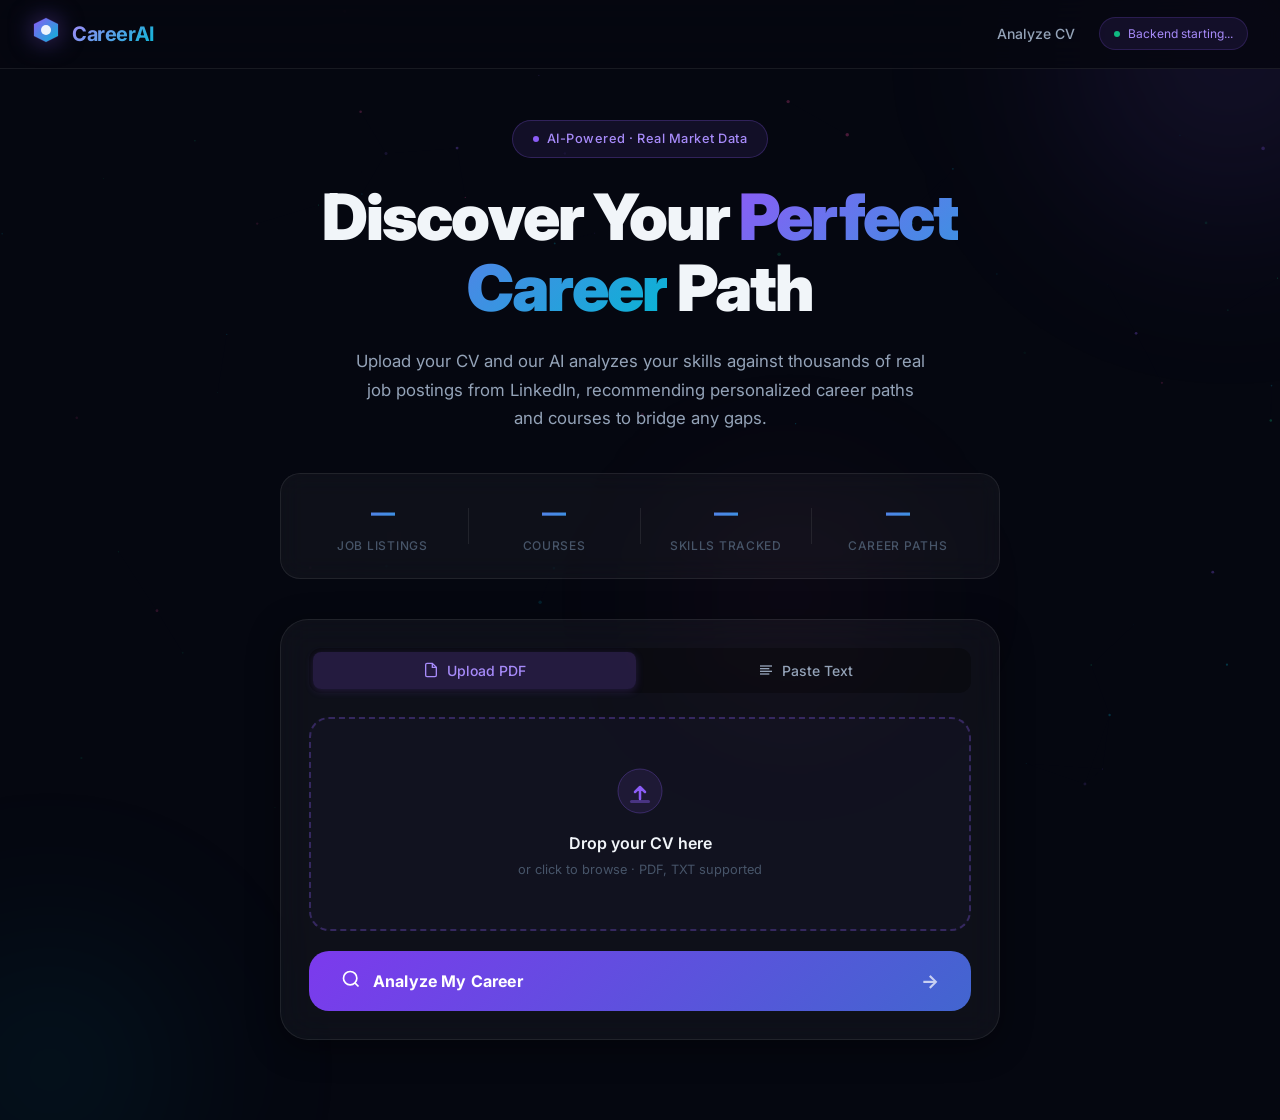
==== frontend/index.html @ fcdf8623 "Add files via upload" ====
<!DOCTYPE html>
<html lang="en">
<head>
  <meta charset="UTF-8" />
  <meta name="viewport" content="width=device-width, initial-scale=1.0" />
  <title>AI Career Advisor — Your Intelligent Career Guide</title>
  <meta name="description" content="Upload your CV and get AI-powered career recommendations, job matches, and personalized course suggestions based on real LinkedIn job market data." />
  <link rel="preconnect" href="https://fonts.googleapis.com" />
  <link rel="preconnect" href="https://fonts.gstatic.com" crossorigin />
  <link href="https://fonts.googleapis.com/css2?family=Inter:wght@300;400;500;600;700;800;900&family=JetBrains+Mono:wght@400;500&display=swap" rel="stylesheet" />
  <link rel="stylesheet" href="style.css" />
</head>
<body>

  <!-- ─── PARTICLE BACKGROUND ────────────────────────────────── -->
  <canvas id="particles-canvas"></canvas>

  <!-- ─── HEADER ───────────────────────────────────────────────── -->
  <header class="header" id="header">
    <div class="header-inner">
      <div class="logo">
        <div class="logo-icon">
          <svg width="28" height="28" viewBox="0 0 28 28" fill="none">
            <path d="M14 2L26 8v12L14 26 2 20V8L14 2z" fill="url(#logo-grad)" stroke="rgba(139,92,246,0.4)" stroke-width="0.5"/>
            <circle cx="14" cy="14" r="5" fill="rgba(255,255,255,0.9)"/>
            <defs>
              <linearGradient id="logo-grad" x1="2" y1="2" x2="26" y2="26" gradientUnits="userSpaceOnUse">
                <stop offset="0%" stop-color="#8b5cf6"/>
                <stop offset="100%" stop-color="#06b6d4"/>
              </linearGradient>
            </defs>
          </svg>
        </div>
        <span class="logo-text">CareerAI</span>
      </div>
      <nav class="nav">
        <a href="#upload" class="nav-link" id="nav-upload">Analyze CV</a>
        <a href="#results" class="nav-link hidden" id="nav-results">Results</a>
        <div class="nav-badge">
          <span class="badge-dot"></span>
          <span id="nav-stats-text">Loading data...</span>
        </div>
      </nav>
    </div>
  </header>

  <!-- ─── HERO / UPLOAD SECTION ────────────────────────────────── -->
  <section class="hero" id="upload">
    <div class="hero-content">
      <div class="hero-eyebrow">
        <span class="eyebrow-badge">
          <span class="eyebrow-dot"></span>
          AI-Powered · Real Market Data
        </span>
      </div>
      <h1 class="hero-title">
        Discover Your
        <span class="gradient-text">Perfect Career</span>
        Path
      </h1>
      <p class="hero-subtitle">
        Upload your CV and our AI analyzes your skills against thousands of real job postings
        from LinkedIn, recommending personalized career paths and courses to bridge any gaps.
      </p>

      <!-- Stats Bar -->
      <div class="stats-bar" id="stats-bar">
        <div class="stat-item">
          <span class="stat-value" id="stat-jobs">—</span>
          <span class="stat-label">Job Listings</span>
        </div>
        <div class="stat-divider"></div>
        <div class="stat-item">
          <span class="stat-value" id="stat-courses">—</span>
          <span class="stat-label">Courses</span>
        </div>
        <div class="stat-divider"></div>
        <div class="stat-item">
          <span class="stat-value" id="stat-skills">—</span>
          <span class="stat-label">Skills Tracked</span>
        </div>
        <div class="stat-divider"></div>
        <div class="stat-item">
          <span class="stat-value" id="stat-cats">—</span>
          <span class="stat-label">Career Paths</span>
        </div>
      </div>

      <!-- Upload Card -->
      <div class="upload-card" id="upload-card">
        <div class="upload-tabs">
          <button class="tab-btn active" id="tab-file" onclick="switchTab('file')">
            <svg width="16" height="16" viewBox="0 0 24 24" fill="none" stroke="currentColor" stroke-width="2"><path d="M14 2H6a2 2 0 00-2 2v16a2 2 0 002 2h12a2 2 0 002-2V8z"/><polyline points="14,2 14,8 20,8"/></svg>
            Upload PDF
          </button>
          <button class="tab-btn" id="tab-text" onclick="switchTab('text')">
            <svg width="16" height="16" viewBox="0 0 24 24" fill="none" stroke="currentColor" stroke-width="2"><line x1="17" y1="10" x2="3" y2="10"/><line x1="21" y1="6" x2="3" y2="6"/><line x1="21" y1="14" x2="3" y2="14"/><line x1="17" y1="18" x2="3" y2="18"/></svg>
            Paste Text
          </button>
        </div>

        <!-- File Upload Tab -->
        <div class="tab-panel" id="panel-file">
          <div class="dropzone" id="dropzone"
               ondragover="handleDragOver(event)"
               ondragleave="handleDragLeave(event)"
               ondrop="handleDrop(event)"
               onclick="document.getElementById('file-input').click()">
            <div class="dropzone-inner">
              <div class="dropzone-icon" id="dropzone-icon">
                <svg width="48" height="48" viewBox="0 0 48 48" fill="none">
                  <circle cx="24" cy="24" r="22" fill="rgba(139,92,246,0.1)" stroke="rgba(139,92,246,0.3)" stroke-width="1"/>
                  <path d="M24 32V20M24 20l-5 5M24 20l5 5" stroke="#8b5cf6" stroke-width="2.5" stroke-linecap="round" stroke-linejoin="round"/>
                  <rect x="14" y="33" width="20" height="3" rx="1.5" fill="rgba(139,92,246,0.4)"/>
                </svg>
              </div>
              <div class="dropzone-text" id="dropzone-text">
                <p class="dropzone-main">Drop your CV here</p>
                <p class="dropzone-sub">or click to browse · PDF, TXT supported</p>
              </div>
            </div>
          </div>
          <input type="file" id="file-input" accept=".pdf,.txt,.doc" hidden onchange="handleFileSelect(event)" />
        </div>

        <!-- Text Input Tab -->
        <div class="tab-panel hidden" id="panel-text">
          <div class="textarea-wrapper">
            <textarea
              id="cv-text-input"
              placeholder="Paste your CV text here...&#10;&#10;Example: Skills: Python, Machine Learning, SQL...&#10;Experience: 3 years as Data Analyst at...&#10;Education: B.Sc Computer Science..."
              rows="10"
            ></textarea>
            <div class="textarea-footer">
              <span id="char-count" class="char-count">0 characters</span>
              <button class="btn-load-sample" onclick="loadSampleCV()">Load Sample CV</button>
            </div>
          </div>
        </div>

        <!-- Analyze Button -->
        <button class="btn-analyze" id="btn-analyze" onclick="analyzeCV()">
          <span class="btn-icon">
            <svg width="20" height="20" viewBox="0 0 24 24" fill="none" stroke="currentColor" stroke-width="2">
              <circle cx="11" cy="11" r="8"/><line x1="21" y1="21" x2="16.65" y2="16.65"/>
            </svg>
          </span>
          <span class="btn-text">Analyze My Career</span>
          <span class="btn-arrow">→</span>
        </button>
      </div>
    </div>

    <!-- Hero decoration -->
    <div class="hero-decoration">
      <div class="orb orb-1"></div>
      <div class="orb orb-2"></div>
      <div class="orb orb-3"></div>
    </div>
  </section>

  <!-- ─── LOADING STATE ────────────────────────────────────────── -->
  <section class="loading-section hidden" id="loading-section">
    <div class="loading-content">
      <div class="loading-orb">
        <div class="loading-ring ring-1"></div>
        <div class="loading-ring ring-2"></div>
        <div class="loading-ring ring-3"></div>
        <div class="loading-center">
          <svg width="32" height="32" viewBox="0 0 24 24" fill="none" stroke="#8b5cf6" stroke-width="1.5">
            <path d="M12 2L2 7l10 5 10-5-10-5zM2 17l10 5 10-5M2 12l10 5 10-5"/>
          </svg>
        </div>
      </div>
      <div class="loading-steps">
        <div class="loading-step active" id="step-1">
          <span class="step-icon">📄</span>
          <span class="step-text">Extracting CV text...</span>
        </div>
        <div class="loading-step" id="step-2">
          <span class="step-icon">🧠</span>
          <span class="step-text">Analyzing skills with NLP...</span>
        </div>
        <div class="loading-step" id="step-3">
          <span class="step-icon">💼</span>
          <span class="step-text">Matching job opportunities...</span>
        </div>
        <div class="loading-step" id="step-4">
          <span class="step-icon">📚</span>
          <span class="step-text">Finding recommended courses...</span>
        </div>
      </div>
    </div>
  </section>

  <!-- ─── RESULTS SECTION ─────────────────────────────────────── -->
  <section class="results-section hidden" id="results">

    <!-- Results Header -->
    <div class="results-header">
      <div class="results-header-inner">
        <button class="btn-back" onclick="resetToUpload()">
          <svg width="16" height="16" viewBox="0 0 24 24" fill="none" stroke="currentColor" stroke-width="2">
            <line x1="19" y1="12" x2="5" y2="12"/><polyline points="12,19 5,12 12,5"/>
          </svg>
          Analyze Another CV
        </button>
        <div class="results-title-block">
          <h2 class="results-title">Your Career Analysis</h2>
          <p class="results-subtitle">Based on your CV, here's what we found:</p>
        </div>
      </div>
    </div>

    <!-- Career Profile Card -->
    <div class="container">
      <div class="profile-card" id="profile-card">
        <div class="profile-left">
          <div class="profile-avatar" id="profile-avatar">
            <span id="profile-avatar-letter">?</span>
          </div>
          <div class="profile-info">
            <div class="profile-category-badge" id="profile-category">Loading...</div>
            <h3 class="profile-name" id="profile-career-title">Analyzing...</h3>
            <div class="profile-confidence">
              <span>Match Confidence</span>
              <div class="confidence-bar">
                <div class="confidence-fill" id="confidence-fill"></div>
              </div>
              <span id="confidence-pct">—</span>
            </div>
          </div>
        </div>
        <div class="profile-right">
          <div class="profile-stat">
            <span class="pstat-value" id="pstat-skills">0</span>
            <span class="pstat-label">Skills Found</span>
          </div>
          <div class="profile-stat">
            <span class="pstat-value" id="pstat-jobs">0</span>
            <span class="pstat-label">Job Matches</span>
          </div>
          <div class="profile-stat">
            <span class="pstat-value" id="pstat-courses">0</span>
            <span class="pstat-label">Courses</span>
          </div>
        </div>
      </div>

      <!-- Skill Analysis -->
      <div class="section-block">
        <div class="section-header">
          <div class="section-icon">🧠</div>
          <div>
            <h3 class="section-title">Skills Analysis</h3>
            <p class="section-desc">Skills detected from your CV</p>
          </div>
        </div>
        <div class="skills-panels">
          <div class="skill-panel">
            <h4 class="skill-panel-title">
              <span class="sp-dot tech"></span> Technical Skills
            </h4>
            <div class="skill-tags" id="tech-skills-tags"></div>
          </div>
          <div class="skill-panel">
            <h4 class="skill-panel-title">
              <span class="sp-dot tools"></span> Tools & Platforms
            </h4>
            <div class="skill-tags" id="tool-skills-tags"></div>
          </div>
          <div class="skill-panel">
            <h4 class="skill-panel-title">
              <span class="sp-dot soft"></span> Soft Skills
            </h4>
            <div class="skill-tags" id="soft-skills-tags"></div>
          </div>
        </div>
      </div>

      <!-- Skill Gap Alert -->
      <div class="gap-card" id="gap-card">
        <div class="gap-header">
          <span class="gap-icon">⚡</span>
          <div>
            <h4 class="gap-title">Skills in High Demand (You're Missing)</h4>
            <p class="gap-desc">Learn these to dramatically boost your job match rate</p>
          </div>
        </div>
        <div class="gap-skills" id="gap-skills"></div>
      </div>

      <!-- Job Recommendations -->
      <div class="section-block" id="jobs-section">
        <div class="section-header">
          <div class="section-icon">💼</div>
          <div>
            <h3 class="section-title">Recommended Jobs</h3>
            <p class="section-desc">Ranked by your skill match percentage</p>
          </div>
        </div>
        <div class="jobs-grid" id="jobs-grid"></div>
      </div>

      <!-- Course Recommendations -->
      <div class="section-block" id="courses-section">
        <div class="section-header">
          <div class="section-icon">📚</div>
          <div>
            <h3 class="section-title">Recommended Courses</h3>
            <p class="section-desc">Bridge your skill gaps with these top-rated courses</p>
          </div>
        </div>
        <div class="courses-grid" id="courses-grid"></div>
      </div>

    </div><!-- /container -->
  </section>

  <!-- ─── JOB DETAIL MODAL ─────────────────────────────────────── -->
  <div class="modal-overlay hidden" id="modal-overlay" onclick="closeModal()">
    <div class="modal" id="job-modal" onclick="event.stopPropagation()">
      <button class="modal-close" onclick="closeModal()">×</button>
      <div class="modal-body" id="modal-body"></div>
    </div>
  </div>

  <!-- ─── TOAST ───────────────────────────────────────────────── -->
  <div class="toast hidden" id="toast"></div>

  <script src="app.js"></script>
</body>
</html>
---- frontend/style.css ----
/* ═══════════════════════════════════════════════════════════
   AI Career Advisor — Premium Dark Theme CSS
   ═══════════════════════════════════════════════════════════ */

/* ─── Tokens ──────────────────────────────────────────────── */
:root {
  --bg-base:       #050710;
  --bg-surface:    #0d0f1f;
  --bg-card:       rgba(255,255,255,0.04);
  --bg-card-hover: rgba(255,255,255,0.07);
  --border:        rgba(255,255,255,0.08);
  --border-accent: rgba(139,92,246,0.35);

  --purple:        #8b5cf6;
  --purple-light:  #a78bfa;
  --cyan:          #06b6d4;
  --cyan-light:    #67e8f9;
  --pink:          #ec4899;
  --amber:         #f59e0b;
  --green:         #10b981;

  --text-primary:  #f1f5f9;
  --text-secondary:#94a3b8;
  --text-muted:    #475569;

  --radius-sm:  8px;
  --radius-md:  12px;
  --radius-lg:  20px;
  --radius-xl:  28px;
  --radius-full:9999px;

  --shadow-glow-purple: 0 0 40px rgba(139,92,246,0.3);
  --shadow-glow-cyan:   0 0 40px rgba(6,182,212,0.3);
  --shadow-card:        0 8px 32px rgba(0,0,0,0.4);
  --shadow-card-hover:  0 16px 48px rgba(0,0,0,0.5);

  --transition: 0.25s cubic-bezier(0.4, 0, 0.2, 1);
  --transition-slow: 0.5s cubic-bezier(0.4, 0, 0.2, 1);
}

/* ─── Reset & Base ─────────────────────────────────────────── */
*, *::before, *::after { box-sizing: border-box; margin: 0; padding: 0; }

html { scroll-behavior: smooth; }

body {
  font-family: 'Inter', system-ui, sans-serif;
  background: var(--bg-base);
  color: var(--text-primary);
  min-height: 100vh;
  overflow-x: hidden;
  line-height: 1.6;
}

/* ─── Particles Canvas ─────────────────────────────────────── */
#particles-canvas {
  position: fixed;
  inset: 0;
  pointer-events: none;
  z-index: 0;
  opacity: 0.6;
}

/* ─── Header ───────────────────────────────────────────────── */
.header {
  position: fixed;
  top: 0; left: 0; right: 0;
  z-index: 100;
  backdrop-filter: blur(20px);
  -webkit-backdrop-filter: blur(20px);
  background: rgba(5,7,16,0.8);
  border-bottom: 1px solid var(--border);
  transition: var(--transition);
}
.header-inner {
  max-width: 1280px;
  margin: 0 auto;
  padding: 16px 32px;
  display: flex;
  align-items: center;
  justify-content: space-between;
}
.logo { display: flex; align-items: center; gap: 12px; cursor: pointer; }
.logo-icon { 
  animation: logo-float 4s ease-in-out infinite;
  filter: drop-shadow(0 0 12px rgba(139,92,246,0.5));
}
@keyframes logo-float {
  0%, 100% { transform: translateY(0); }
  50% { transform: translateY(-3px); }
}
.logo-text {
  font-size: 1.25rem;
  font-weight: 700;
  background: linear-gradient(135deg, #a78bfa, #06b6d4);
  -webkit-background-clip: text;
  -webkit-text-fill-color: transparent;
  background-clip: text;
  letter-spacing: -0.02em;
}
.nav { display: flex; align-items: center; gap: 24px; }
.nav-link {
  color: var(--text-secondary);
  text-decoration: none;
  font-size: 0.875rem;
  font-weight: 500;
  transition: color var(--transition);
  padding: 4px 0;
  position: relative;
}
.nav-link::after {
  content: '';
  position: absolute;
  bottom: -2px; left: 0; right: 0;
  height: 2px;
  background: linear-gradient(90deg, var(--purple), var(--cyan));
  transform: scaleX(0);
  transition: transform var(--transition);
  border-radius: 2px;
}
.nav-link:hover { color: var(--text-primary); }
.nav-link:hover::after { transform: scaleX(1); }
.nav-badge {
  display: flex;
  align-items: center;
  gap: 8px;
  background: rgba(139,92,246,0.1);
  border: 1px solid rgba(139,92,246,0.2);
  padding: 6px 14px;
  border-radius: var(--radius-full);
  font-size: 0.75rem;
  color: var(--purple-light);
}
.badge-dot {
  width: 6px; height: 6px;
  background: var(--green);
  border-radius: 50%;
  animation: pulse 2s ease-in-out infinite;
}
@keyframes pulse {
  0%, 100% { opacity: 1; transform: scale(1); }
  50% { opacity: 0.5; transform: scale(0.8); }
}

/* ─── Hero Section ─────────────────────────────────────────── */
.hero {
  position: relative;
  min-height: 100vh;
  display: flex;
  align-items: center;
  justify-content: center;
  padding: 120px 32px 80px;
  z-index: 1;
  overflow: hidden;
}
.hero-content {
  max-width: 720px;
  width: 100%;
  text-align: center;
  position: relative;
  z-index: 2;
}
.hero-eyebrow { margin-bottom: 24px; }
.eyebrow-badge {
  display: inline-flex;
  align-items: center;
  gap: 8px;
  background: rgba(139,92,246,0.1);
  border: 1px solid rgba(139,92,246,0.25);
  padding: 8px 20px;
  border-radius: var(--radius-full);
  font-size: 0.8rem;
  font-weight: 500;
  color: var(--purple-light);
  letter-spacing: 0.04em;
}
.eyebrow-dot {
  width: 6px; height: 6px;
  background: var(--purple);
  border-radius: 50%;
  animation: pulse 2s ease-in-out infinite;
}
.hero-title {
  font-size: clamp(2.5rem, 6vw, 4rem);
  font-weight: 900;
  line-height: 1.1;
  letter-spacing: -0.03em;
  margin-bottom: 24px;
  color: var(--text-primary);
}
.gradient-text {
  background: linear-gradient(135deg, #8b5cf6 0%, #06b6d4 50%, #10b981 100%);
  -webkit-background-clip: text;
  -webkit-text-fill-color: transparent;
  background-clip: text;
  background-size: 200% 200%;
  animation: gradient-shift 4s ease-in-out infinite;
}
@keyframes gradient-shift {
  0%, 100% { background-position: 0% 50%; }
  50% { background-position: 100% 50%; }
}
.hero-subtitle {
  font-size: 1.05rem;
  color: var(--text-secondary);
  line-height: 1.7;
  margin-bottom: 40px;
  max-width: 580px;
  margin-left: auto;
  margin-right: auto;
}

/* Stats Bar */
.stats-bar {
  display: flex;
  align-items: center;
  justify-content: center;
  gap: 0;
  background: var(--bg-card);
  border: 1px solid var(--border);
  border-radius: var(--radius-lg);
  padding: 20px 32px;
  margin-bottom: 40px;
  backdrop-filter: blur(12px);
}
.stat-item { text-align: center; flex: 1; }
.stat-value {
  display: block;
  font-size: 1.5rem;
  font-weight: 800;
  background: linear-gradient(135deg, var(--purple), var(--cyan));
  -webkit-background-clip: text;
  -webkit-text-fill-color: transparent;
  background-clip: text;
  letter-spacing: -0.02em;
}
.stat-label {
  font-size: 0.75rem;
  color: var(--text-muted);
  font-weight: 500;
  text-transform: uppercase;
  letter-spacing: 0.06em;
  margin-top: 4px;
}
.stat-divider {
  width: 1px;
  height: 36px;
  background: var(--border);
  margin: 0 16px;
}

/* Upload Card */
.upload-card {
  background: var(--bg-card);
  border: 1px solid var(--border);
  border-radius: var(--radius-xl);
  padding: 28px;
  backdrop-filter: blur(16px);
  box-shadow: var(--shadow-card);
  text-align: left;
}
.upload-tabs {
  display: flex;
  gap: 8px;
  margin-bottom: 24px;
  background: rgba(0,0,0,0.3);
  padding: 4px;
  border-radius: var(--radius-md);
}
.tab-btn {
  flex: 1;
  display: flex;
  align-items: center;
  justify-content: center;
  gap: 8px;
  padding: 10px 20px;
  border: none;
  border-radius: 8px;
  cursor: pointer;
  font-size: 0.875rem;
  font-weight: 500;
  font-family: inherit;
  color: var(--text-secondary);
  background: transparent;
  transition: var(--transition);
}
.tab-btn.active {
  background: rgba(139,92,246,0.2);
  color: var(--purple-light);
  box-shadow: 0 2px 8px rgba(139,92,246,0.2);
}
.tab-btn:hover:not(.active) { color: var(--text-primary); background: rgba(255,255,255,0.05); }

/* Dropzone */
.dropzone {
  border: 2px dashed rgba(139,92,246,0.3);
  border-radius: var(--radius-lg);
  padding: 48px 32px;
  cursor: pointer;
  transition: var(--transition);
  text-align: center;
  background: rgba(139,92,246,0.03);
  position: relative;
  overflow: hidden;
}
.dropzone::before {
  content: '';
  position: absolute;
  inset: 0;
  background: radial-gradient(ellipse at center, rgba(139,92,246,0.06) 0%, transparent 70%);
  opacity: 0;
  transition: opacity var(--transition);
}
.dropzone:hover { border-color: var(--purple); background: rgba(139,92,246,0.06); }
.dropzone:hover::before { opacity: 1; }
.dropzone.drag-over {
  border-color: var(--cyan);
  background: rgba(6,182,212,0.05);
  transform: scale(1.01);
  box-shadow: 0 0 30px rgba(6,182,212,0.15);
}
.dropzone.has-file { border-color: var(--green); background: rgba(16,185,129,0.05); }
.dropzone-inner { position: relative; z-index: 1; }
.dropzone-icon { margin-bottom: 16px; display: flex; justify-content: center; }
.dropzone-main { font-size: 1rem; font-weight: 600; color: var(--text-primary); margin-bottom: 4px; }
.dropzone-sub { font-size: 0.8rem; color: var(--text-muted); }

/* Textarea */
.textarea-wrapper { position: relative; }
textarea {
  width: 100%;
  background: rgba(0,0,0,0.3);
  border: 1px solid var(--border);
  border-radius: var(--radius-md);
  padding: 16px;
  color: var(--text-primary);
  font-family: 'Inter', sans-serif;
  font-size: 0.875rem;
  line-height: 1.6;
  resize: vertical;
  outline: none;
  transition: border-color var(--transition);
}
textarea:focus { border-color: var(--purple); box-shadow: 0 0 0 3px rgba(139,92,246,0.1); }
textarea::placeholder { color: var(--text-muted); }
.textarea-footer {
  display: flex;
  justify-content: space-between;
  align-items: center;
  margin-top: 8px;
}
.char-count { font-size: 0.75rem; color: var(--text-muted); }
.btn-load-sample {
  font-size: 0.75rem;
  color: var(--purple-light);
  background: none;
  border: none;
  cursor: pointer;
  font-family: inherit;
  font-weight: 500;
  transition: color var(--transition);
}
.btn-load-sample:hover { color: var(--cyan); }

/* Analyze Button */
.btn-analyze {
  width: 100%;
  display: flex;
  align-items: center;
  justify-content: center;
  gap: 12px;
  margin-top: 20px;
  padding: 18px 32px;
  border: none;
  border-radius: var(--radius-lg);
  cursor: pointer;
  font-size: 1rem;
  font-weight: 700;
  font-family: inherit;
  color: white;
  background: linear-gradient(135deg, #7c3aed, #0891b2);
  background-size: 200% 200%;
  position: relative;
  overflow: hidden;
  transition: var(--transition);
  letter-spacing: 0.01em;
}
.btn-analyze::before {
  content: '';
  position: absolute;
  inset: 0;
  background: linear-gradient(135deg, #8b5cf6, #06b6d4);
  opacity: 0;
  transition: opacity var(--transition);
}
.btn-analyze:hover { transform: translateY(-2px); box-shadow: 0 12px 32px rgba(139,92,246,0.4); }
.btn-analyze:hover::before { opacity: 1; }
.btn-analyze:active { transform: translateY(0); }
.btn-analyze:disabled { opacity: 0.5; cursor: not-allowed; transform: none; }
.btn-icon, .btn-text, .btn-arrow { position: relative; z-index: 1; }
.btn-arrow { margin-left: auto; opacity: 0.7; font-size: 1.2rem; }

/* Hero Decorations */
.hero-decoration { position: absolute; inset: 0; pointer-events: none; z-index: 0; }
.orb {
  position: absolute;
  border-radius: 50%;
  filter: blur(80px);
  animation: orb-float 8s ease-in-out infinite;
}
.orb-1 {
  width: 500px; height: 500px;
  background: radial-gradient(circle, rgba(139,92,246,0.15), transparent 70%);
  top: -200px; right: -200px;
  animation-delay: 0s;
}
.orb-2 {
  width: 400px; height: 400px;
  background: radial-gradient(circle, rgba(6,182,212,0.1), transparent 70%);
  bottom: -150px; left: -150px;
  animation-delay: 3s;
}
.orb-3 {
  width: 300px; height: 300px;
  background: radial-gradient(circle, rgba(236,72,153,0.08), transparent 70%);
  top: 40%; left: 50%;
  animation-delay: 6s;
}
@keyframes orb-float {
  0%, 100% { transform: translate(0, 0) scale(1); }
  33% { transform: translate(20px, -30px) scale(1.05); }
  66% { transform: translate(-20px, 20px) scale(0.95); }
}

/* ─── Loading Section ──────────────────────────────────────── */
.loading-section {
  position: fixed;
  inset: 0;
  z-index: 200;
  background: rgba(5,7,16,0.95);
  backdrop-filter: blur(20px);
  display: flex;
  align-items: center;
  justify-content: center;
  flex-direction: column;
}
.loading-content {
  display: flex;
  flex-direction: column;
  align-items: center;
  gap: 48px;
}
.loading-orb {
  position: relative;
  width: 120px;
  height: 120px;
  display: flex;
  align-items: center;
  justify-content: center;
}
.loading-ring {
  position: absolute;
  border-radius: 50%;
  border: 2px solid transparent;
}
.ring-1 {
  inset: 0;
  border-top-color: var(--purple);
  animation: spin 1.5s linear infinite;
}
.ring-2 {
  inset: 12px;
  border-right-color: var(--cyan);
  animation: spin 2s linear infinite reverse;
}
.ring-3 {
  inset: 24px;
  border-bottom-color: var(--pink);
  animation: spin 1s linear infinite;
}
.loading-center {
  position: relative;
  z-index: 1;
  animation: loading-pulse 2s ease-in-out infinite;
}
@keyframes spin { to { transform: rotate(360deg); } }
@keyframes loading-pulse {
  0%, 100% { opacity: 1; transform: scale(1); }
  50% { opacity: 0.6; transform: scale(0.9); }
}
.loading-steps { display: flex; flex-direction: column; gap: 12px; }
.loading-step {
  display: flex;
  align-items: center;
  gap: 12px;
  padding: 12px 20px;
  border-radius: var(--radius-md);
  background: rgba(255,255,255,0.03);
  border: 1px solid var(--border);
  color: var(--text-muted);
  font-size: 0.875rem;
  transition: var(--transition);
  min-width: 280px;
}
.loading-step.active {
  background: rgba(139,92,246,0.1);
  border-color: rgba(139,92,246,0.3);
  color: var(--purple-light);
}
.loading-step.done {
  background: rgba(16,185,129,0.08);
  border-color: rgba(16,185,129,0.25);
  color: var(--green);
}
.step-icon { font-size: 1.1rem; }

/* ─── Results Section ──────────────────────────────────────── */
.results-section {
  position: relative;
  z-index: 1;
  padding-top: 80px;
  min-height: 100vh;
}
.results-header {
  background: rgba(5,7,16,0.8);
  backdrop-filter: blur(16px);
  border-bottom: 1px solid var(--border);
  padding: 20px 0;
  margin-bottom: 32px;
  position: sticky;
  top: 0;
  z-index: 50;
}
.results-header-inner {
  max-width: 1280px;
  margin: 0 auto;
  padding: 0 32px;
  display: flex;
  align-items: center;
  gap: 24px;
}
.btn-back {
  display: flex;
  align-items: center;
  gap: 8px;
  background: none;
  border: 1px solid var(--border);
  color: var(--text-secondary);
  padding: 10px 16px;
  border-radius: var(--radius-md);
  cursor: pointer;
  font-size: 0.875rem;
  font-family: inherit;
  font-weight: 500;
  transition: var(--transition);
  white-space: nowrap;
}
.btn-back:hover { color: var(--text-primary); border-color: var(--purple); background: rgba(139,92,246,0.08); }
.results-title { font-size: 1.5rem; font-weight: 800; letter-spacing: -0.02em; }
.results-subtitle { font-size: 0.875rem; color: var(--text-secondary); margin-top: 2px; }

/* Container */
.container {
  max-width: 1280px;
  margin: 0 auto;
  padding: 0 32px 80px;
  display: flex;
  flex-direction: column;
  gap: 32px;
}

/* Profile Card */
.profile-card {
  display: flex;
  align-items: center;
  justify-content: space-between;
  gap: 32px;
  background: linear-gradient(135deg, rgba(139,92,246,0.1), rgba(6,182,212,0.05));
  border: 1px solid rgba(139,92,246,0.2);
  border-radius: var(--radius-xl);
  padding: 32px 40px;
  backdrop-filter: blur(12px);
  position: relative;
  overflow: hidden;
}
.profile-card::before {
  content: '';
  position: absolute;
  top: -50%; right: -50%;
  width: 400px; height: 400px;
  background: radial-gradient(circle, rgba(139,92,246,0.08), transparent 70%);
  pointer-events: none;
}
.profile-left { display: flex; align-items: center; gap: 24px; }
.profile-avatar {
  width: 72px; height: 72px;
  border-radius: 50%;
  background: linear-gradient(135deg, var(--purple), var(--cyan));
  display: flex;
  align-items: center;
  justify-content: center;
  font-size: 2rem;
  font-weight: 800;
  color: white;
  flex-shrink: 0;
  box-shadow: 0 8px 24px rgba(139,92,246,0.4);
}
.profile-category-badge {
  display: inline-flex;
  background: rgba(139,92,246,0.15);
  border: 1px solid rgba(139,92,246,0.3);
  padding: 4px 14px;
  border-radius: var(--radius-full);
  font-size: 0.75rem;
  font-weight: 600;
  color: var(--purple-light);
  text-transform: uppercase;
  letter-spacing: 0.06em;
  margin-bottom: 8px;
}
.profile-name { font-size: 1.5rem; font-weight: 800; letter-spacing: -0.02em; margin-bottom: 12px; }
.profile-confidence { display: flex; align-items: center; gap: 10px; font-size: 0.8rem; color: var(--text-secondary); }
.confidence-bar {
  width: 120px; height: 6px;
  background: rgba(255,255,255,0.1);
  border-radius: var(--radius-full);
  overflow: hidden;
}
.confidence-fill {
  height: 100%;
  background: linear-gradient(90deg, var(--purple), var(--cyan));
  border-radius: var(--radius-full);
  transition: width 1s ease-out;
  width: 0%;
}
.profile-right { display: flex; gap: 32px; }
.profile-stat { text-align: center; }
.pstat-value { display: block; font-size: 2rem; font-weight: 900; letter-spacing: -0.04em; }
.pstat-label { font-size: 0.75rem; color: var(--text-muted); text-transform: uppercase; letter-spacing: 0.06em; }

/* Section Block */
.section-block {
  background: var(--bg-card);
  border: 1px solid var(--border);
  border-radius: var(--radius-xl);
  padding: 32px;
  backdrop-filter: blur(12px);
}
.section-header {
  display: flex;
  align-items: flex-start;
  gap: 16px;
  margin-bottom: 24px;
}
.section-icon {
  font-size: 1.5rem;
  width: 44px; height: 44px;
  display: flex;
  align-items: center;
  justify-content: center;
  background: rgba(139,92,246,0.1);
  border-radius: var(--radius-md);
  flex-shrink: 0;
}
.section-title { font-size: 1.2rem; font-weight: 700; letter-spacing: -0.02em; }
.section-desc { font-size: 0.85rem; color: var(--text-secondary); margin-top: 2px; }

/* Skills Panels */
.skills-panels { display: grid; grid-template-columns: repeat(3, 1fr); gap: 20px; }
.skill-panel {
  background: rgba(0,0,0,0.2);
  border: 1px solid var(--border);
  border-radius: var(--radius-lg);
  padding: 20px;
}
.skill-panel-title {
  display: flex;
  align-items: center;
  gap: 8px;
  font-size: 0.8rem;
  font-weight: 600;
  text-transform: uppercase;
  letter-spacing: 0.06em;
  color: var(--text-secondary);
  margin-bottom: 14px;
}
.sp-dot {
  width: 8px; height: 8px; border-radius: 50%;
}
.sp-dot.tech { background: var(--purple); box-shadow: 0 0 6px var(--purple); }
.sp-dot.tools { background: var(--cyan); box-shadow: 0 0 6px var(--cyan); }
.sp-dot.soft { background: var(--pink); box-shadow: 0 0 6px var(--pink); }
.skill-tags { display: flex; flex-wrap: wrap; gap: 8px; }
.skill-tag {
  display: inline-flex;
  align-items: center;
  padding: 5px 12px;
  border-radius: var(--radius-full);
  font-size: 0.775rem;
  font-weight: 500;
  border: 1px solid;
  animation: tag-pop 0.3s ease-out both;
}
@keyframes tag-pop {
  from { opacity: 0; transform: scale(0.7); }
  to   { opacity: 1; transform: scale(1); }
}
.skill-tag.tech {
  background: rgba(139,92,246,0.1);
  border-color: rgba(139,92,246,0.25);
  color: var(--purple-light);
}
.skill-tag.tools {
  background: rgba(6,182,212,0.1);
  border-color: rgba(6,182,212,0.25);
  color: var(--cyan-light);
}
.skill-tag.soft {
  background: rgba(236,72,153,0.1);
  border-color: rgba(236,72,153,0.25);
  color: #f9a8d4;
}

/* Skill Gap Card */
.gap-card {
  background: linear-gradient(135deg, rgba(245,158,11,0.08), rgba(236,72,153,0.04));
  border: 1px solid rgba(245,158,11,0.2);
  border-radius: var(--radius-xl);
  padding: 28px 32px;
}
.gap-header { display: flex; align-items: flex-start; gap: 16px; margin-bottom: 20px; }
.gap-icon { font-size: 1.5rem; }
.gap-title { font-size: 1rem; font-weight: 700; margin-bottom: 4px; }
.gap-desc { font-size: 0.8rem; color: var(--text-secondary); }
.gap-skills { display: flex; flex-wrap: wrap; gap: 10px; }
.gap-skill-item {
  display: flex;
  align-items: center;
  gap: 8px;
  background: rgba(245,158,11,0.08);
  border: 1px solid rgba(245,158,11,0.2);
  padding: 8px 16px;
  border-radius: var(--radius-full);
  font-size: 0.8rem;
  animation: tag-pop 0.3s ease-out both;
}
.gap-skill-name { font-weight: 600; color: var(--amber); }
.gap-skill-demand {
  background: rgba(245,158,11,0.15);
  padding: 2px 8px;
  border-radius: var(--radius-full);
  font-size: 0.7rem;
  font-weight: 700;
  color: var(--amber);
}

/* Jobs Grid */
.jobs-grid { display: grid; grid-template-columns: repeat(auto-fill, minmax(360px, 1fr)); gap: 20px; }
.job-card {
  background: rgba(0,0,0,0.3);
  border: 1px solid var(--border);
  border-radius: var(--radius-lg);
  padding: 24px;
  cursor: pointer;
  transition: var(--transition);
  position: relative;
  overflow: hidden;
  animation: card-in 0.4s ease-out both;
}
@keyframes card-in {
  from { opacity: 0; transform: translateY(20px); }
  to   { opacity: 1; transform: translateY(0); }
}
.job-card:hover {
  border-color: rgba(139,92,246,0.4);
  background: rgba(139,92,246,0.05);
  transform: translateY(-3px);
  box-shadow: var(--shadow-card-hover);
}
.job-card-top { display: flex; justify-content: space-between; align-items: flex-start; margin-bottom: 14px; }
.job-match-badge {
  display: flex;
  align-items: center;
  gap: 4px;
  background: rgba(16,185,129,0.1);
  border: 1px solid rgba(16,185,129,0.25);
  padding: 4px 12px;
  border-radius: var(--radius-full);
  font-size: 0.75rem;
  font-weight: 700;
  color: var(--green);
}
.job-match-dot { width: 6px; height: 6px; background: var(--green); border-radius: 50%; }
.job-title { font-size: 1rem; font-weight: 700; margin-bottom: 4px; line-height: 1.3; }
.job-company { font-size: 0.85rem; color: var(--text-secondary); font-weight: 500; }
.job-meta { display: flex; gap: 12px; flex-wrap: wrap; margin: 12px 0; }
.job-meta-item {
  display: flex;
  align-items: center;
  gap: 5px;
  font-size: 0.775rem;
  color: var(--text-muted);
}
.job-salary {
  font-size: 0.8rem;
  color: var(--cyan-light);
  font-weight: 600;
  font-family: 'JetBrains Mono', monospace;
  margin-bottom: 12px;
}
.job-skills-preview { display: flex; flex-wrap: wrap; gap: 6px; }
.job-skill-tag {
  padding: 3px 10px;
  border-radius: var(--radius-full);
  font-size: 0.7rem;
  font-weight: 500;
}
.job-skill-tag.matched {
  background: rgba(16,185,129,0.1);
  border: 1px solid rgba(16,185,129,0.2);
  color: #6ee7b7;
}
.job-skill-tag.missing {
  background: rgba(255,255,255,0.04);
  border: 1px solid var(--border);
  color: var(--text-muted);
}
.job-skill-more {
  padding: 3px 10px;
  border-radius: var(--radius-full);
  font-size: 0.7rem;
  color: var(--text-muted);
}

/* Courses Grid */
.courses-grid { display: grid; grid-template-columns: repeat(auto-fill, minmax(320px, 1fr)); gap: 20px; }
.course-card {
  background: rgba(0,0,0,0.3);
  border: 1px solid var(--border);
  border-radius: var(--radius-lg);
  padding: 24px;
  transition: var(--transition);
  text-decoration: none;
  color: inherit;
  display: block;
  animation: card-in 0.4s ease-out both;
  position: relative;
  overflow: hidden;
}
.course-card:hover {
  border-color: rgba(6,182,212,0.4);
  background: rgba(6,182,212,0.04);
  transform: translateY(-3px);
  box-shadow: var(--shadow-card-hover);
}
.course-platform-badge {
  display: inline-flex;
  align-items: center;
  gap: 6px;
  padding: 4px 12px;
  border-radius: var(--radius-full);
  font-size: 0.7rem;
  font-weight: 700;
  text-transform: uppercase;
  letter-spacing: 0.06em;
  margin-bottom: 14px;
}
.platform-udemy { background: rgba(236,72,153,0.1); border: 1px solid rgba(236,72,153,0.25); color: #f9a8d4; }
.platform-coursera { background: rgba(6,182,212,0.1); border: 1px solid rgba(6,182,212,0.25); color: var(--cyan-light); }
.course-title { font-size: 0.95rem; font-weight: 700; line-height: 1.4; margin-bottom: 12px; }
.course-meta { display: flex; align-items: center; gap: 16px; margin-top: 14px; }
.course-rating { display: flex; align-items: center; gap: 4px; font-size: 0.8rem; font-weight: 600; color: var(--amber); }
.course-students { font-size: 0.775rem; color: var(--text-muted); }
.course-level-badge {
  margin-left: auto;
  padding: 3px 10px;
  border-radius: var(--radius-full);
  font-size: 0.7rem;
  font-weight: 600;
  background: rgba(139,92,246,0.1);
  border: 1px solid rgba(139,92,246,0.2);
  color: var(--purple-light);
}
.course-price {
  position: absolute;
  top: 16px; right: 16px;
  font-size: 0.775rem;
  font-weight: 700;
  font-family: 'JetBrains Mono', monospace;
}
.price-free { color: var(--green); }
.price-paid { color: var(--text-secondary); }

/* Modal */
.modal-overlay {
  position: fixed;
  inset: 0;
  z-index: 300;
  background: rgba(0,0,0,0.7);
  backdrop-filter: blur(8px);
  display: flex;
  align-items: center;
  justify-content: center;
  padding: 32px;
}
.modal {
  background: var(--bg-surface);
  border: 1px solid var(--border);
  border-radius: var(--radius-xl);
  max-width: 600px;
  width: 100%;
  max-height: 80vh;
  overflow-y: auto;
  position: relative;
  animation: modal-in 0.3s ease-out;
  box-shadow: 0 32px 80px rgba(0,0,0,0.6);
}
@keyframes modal-in {
  from { opacity: 0; transform: scale(0.9) translateY(20px); }
  to { opacity: 1; transform: scale(1) translateY(0); }
}
.modal-close {
  position: absolute;
  top: 16px; right: 16px;
  background: rgba(255,255,255,0.08);
  border: 1px solid var(--border);
  color: var(--text-secondary);
  width: 36px; height: 36px;
  border-radius: 50%;
  cursor: pointer;
  font-size: 1.1rem;
  display: flex;
  align-items: center;
  justify-content: center;
  transition: var(--transition);
  font-family: inherit;
}
.modal-close:hover { background: rgba(255,255,255,0.12); color: var(--text-primary); }
.modal-body { padding: 32px; }

/* Toast */
.toast {
  position: fixed;
  bottom: 32px; right: 32px;
  z-index: 400;
  background: var(--bg-surface);
  border: 1px solid var(--border);
  border-radius: var(--radius-md);
  padding: 14px 20px;
  font-size: 0.875rem;
  font-weight: 500;
  box-shadow: var(--shadow-card);
  animation: toast-in 0.3s ease-out;
}
@keyframes toast-in {
  from { opacity: 0; transform: translateY(20px); }
  to { opacity: 1; transform: translateY(0); }
}
.toast.error { border-color: rgba(239,68,68,0.4); color: #fca5a5; }
.toast.success { border-color: rgba(16,185,129,0.4); color: #6ee7b7; }

/* Utilities */
.hidden { display: none !important; }

/* Scrollbar */
::-webkit-scrollbar { width: 6px; height: 6px; }
::-webkit-scrollbar-track { background: transparent; }
::-webkit-scrollbar-thumb { background: rgba(255,255,255,0.1); border-radius: 3px; }
::-webkit-scrollbar-thumb:hover { background: rgba(255,255,255,0.2); }

/* Responsive */
@media (max-width: 768px) {
  .header-inner { padding: 14px 20px; }
  .hero { padding: 100px 20px 60px; }
  .stats-bar { padding: 16px 20px; gap: 0; }
  .stat-value { font-size: 1.2rem; }
  .upload-card { padding: 20px; }
  .skills-panels { grid-template-columns: 1fr; }
  .jobs-grid { grid-template-columns: 1fr; }
  .courses-grid { grid-template-columns: 1fr; }
  .profile-card { flex-direction: column; align-items: flex-start; }
  .profile-right { justify-content: space-around; width: 100%; }
  .container { padding: 0 20px 60px; }
  .nav-badge { display: none; }
}
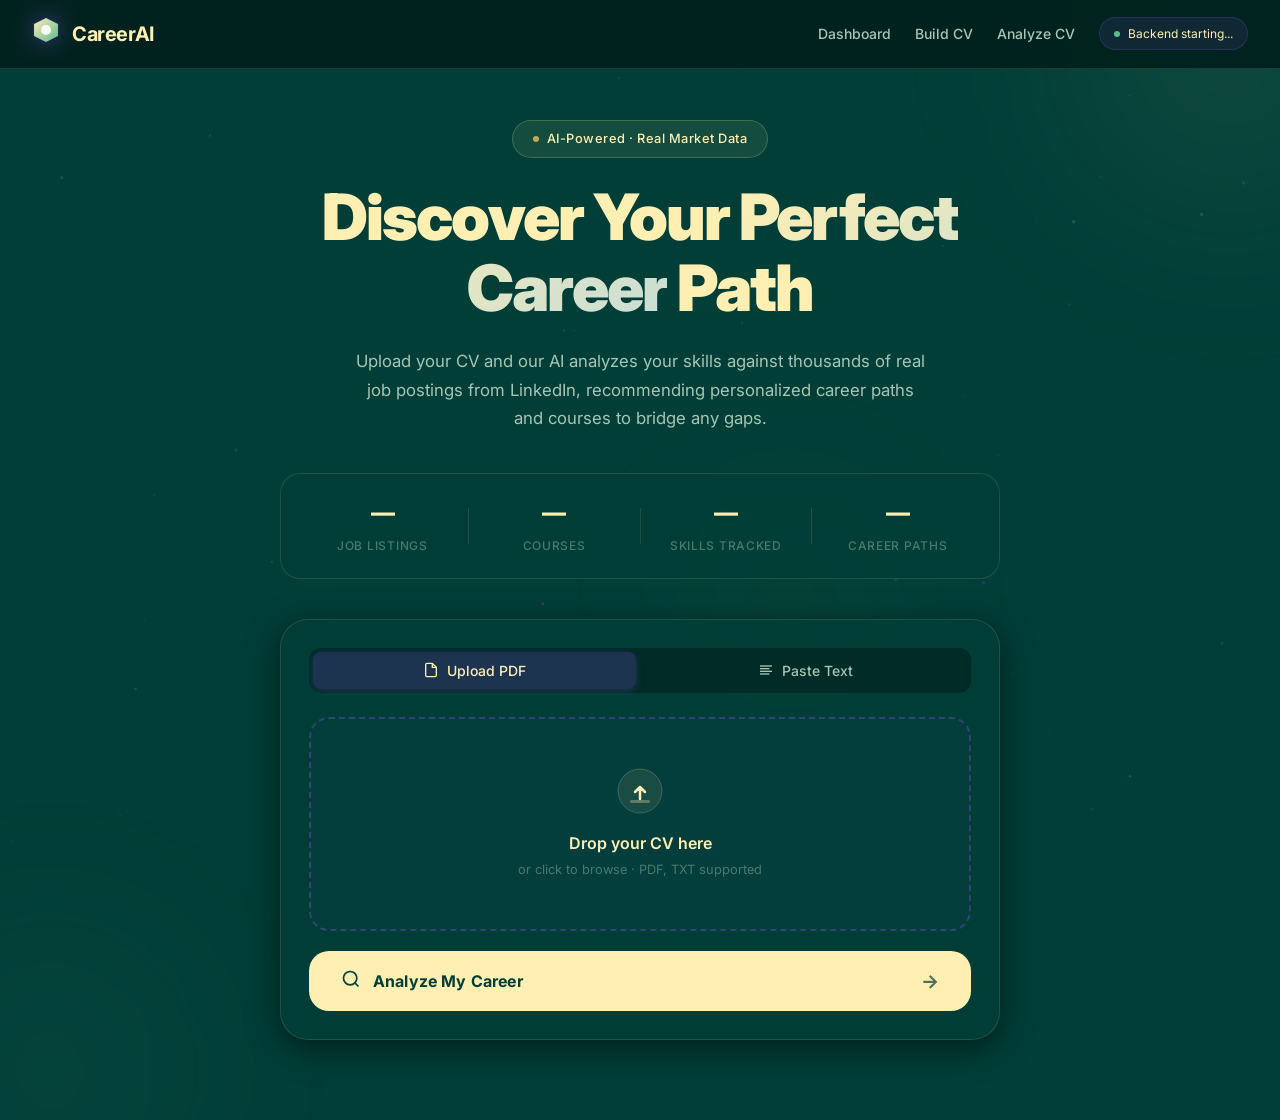
==== commit b243d0b5: "Add files via upload" ====
--- a/frontend/index.html
+++ b/frontend/index.html
@@ -25,8 +25,8 @@
             <circle cx="14" cy="14" r="5" fill="rgba(255,255,255,0.9)"/>
             <defs>
               <linearGradient id="logo-grad" x1="2" y1="2" x2="26" y2="26" gradientUnits="userSpaceOnUse">
-                <stop offset="0%" stop-color="#8b5cf6"/>
-                <stop offset="100%" stop-color="#06b6d4"/>
+                <stop offset="0%" stop-color="#ffefb3"/>
+                <stop offset="100%" stop-color="#5dbb8e"/>
               </linearGradient>
             </defs>
           </svg>
@@ -34,6 +34,8 @@
         <span class="logo-text">CareerAI</span>
       </div>
       <nav class="nav">
+        <a href="/dashboard" class="nav-link">Dashboard</a>
+        <a href="/builder" class="nav-link">Build CV</a>
         <a href="#upload" class="nav-link" id="nav-upload">Analyze CV</a>
         <a href="#results" class="nav-link hidden" id="nav-results">Results</a>
         <div class="nav-badge">
@@ -109,9 +111,9 @@
             <div class="dropzone-inner">
               <div class="dropzone-icon" id="dropzone-icon">
                 <svg width="48" height="48" viewBox="0 0 48 48" fill="none">
-                  <circle cx="24" cy="24" r="22" fill="rgba(139,92,246,0.1)" stroke="rgba(139,92,246,0.3)" stroke-width="1"/>
-                  <path d="M24 32V20M24 20l-5 5M24 20l5 5" stroke="#8b5cf6" stroke-width="2.5" stroke-linecap="round" stroke-linejoin="round"/>
-                  <rect x="14" y="33" width="20" height="3" rx="1.5" fill="rgba(139,92,246,0.4)"/>
+                  <circle cx="24" cy="24" r="22" fill="rgba(255,239,179,0.08)" stroke="rgba(255,239,179,0.2)" stroke-width="1"/>
+                  <path d="M24 32V20M24 20l-5 5M24 20l5 5" stroke="#ffefb3" stroke-width="2.5" stroke-linecap="round" stroke-linejoin="round"/>
+                  <rect x="14" y="33" width="20" height="3" rx="1.5" fill="rgba(255,239,179,0.3)"/>
                 </svg>
               </div>
               <div class="dropzone-text" id="dropzone-text">
@@ -167,7 +169,7 @@
         <div class="loading-ring ring-2"></div>
         <div class="loading-ring ring-3"></div>
         <div class="loading-center">
-          <svg width="32" height="32" viewBox="0 0 24 24" fill="none" stroke="#8b5cf6" stroke-width="1.5">
+          <svg width="32" height="32" viewBox="0 0 24 24" fill="none" stroke="#ffefb3" stroke-width="1.5">
             <path d="M12 2L2 7l10 5 10-5-10-5zM2 17l10 5 10-5M2 12l10 5 10-5"/>
           </svg>
         </div>
--- a/frontend/style.css
+++ b/frontend/style.css
@@ -1,27 +1,35 @@
 /* ═══════════════════════════════════════════════════════════
-   AI Career Advisor — Premium Dark Theme CSS
+   AI Career Advisor v2 — Butter & Dark Green Theme
    ═══════════════════════════════════════════════════════════ */
 
 /* ─── Tokens ──────────────────────────────────────────────── */
 :root {
-  --bg-base:       #050710;
-  --bg-surface:    #0d0f1f;
-  --bg-card:       rgba(255,255,255,0.04);
-  --bg-card-hover: rgba(255,255,255,0.07);
-  --border:        rgba(255,255,255,0.08);
-  --border-accent: rgba(139,92,246,0.35);
-
-  --purple:        #8b5cf6;
-  --purple-light:  #a78bfa;
-  --cyan:          #06b6d4;
-  --cyan-light:    #67e8f9;
-  --pink:          #ec4899;
-  --amber:         #f59e0b;
-  --green:         #10b981;
-
-  --text-primary:  #f1f5f9;
-  --text-secondary:#94a3b8;
-  --text-muted:    #475569;
+  /* === NEW THEME: Butter + Dark Green === */
+  --bg-base:       #013e37;
+  --bg-surface:    #012b25;
+  --bg-card:       rgba(1,62,55,0.7);
+  --bg-card-hover: rgba(1,62,55,0.9);
+  --card-bg:       #012b25;
+  --border:        rgba(255,239,179,0.12);
+  --border-accent: rgba(255,239,179,0.35);
+
+  /* Accent: Butter Yellow */
+  --accent:        #ffefb3;
+  --accent-dark:   #e6d48a;
+  --accent-glow:   rgba(255,239,179,0.25);
+
+  /* Secondary accents (keep for skill tags) */
+  --purple:        #c4a84f;
+  --purple-light:  #ffefb3;
+  --cyan:          #a8c5b5;
+  --cyan-light:    #c8ddd5;
+  --pink:          #d4a853;
+  --amber:         #ffefb3;
+  --green:         #5dbb8e;
+
+  --text-primary:  #ffefb3;
+  --text-secondary:#a8c5b5;
+  --text-muted:    #4a7a6d;
 
   --radius-sm:  8px;
   --radius-md:  12px;
@@ -29,10 +37,10 @@
   --radius-xl:  28px;
   --radius-full:9999px;
 
-  --shadow-glow-purple: 0 0 40px rgba(139,92,246,0.3);
-  --shadow-glow-cyan:   0 0 40px rgba(6,182,212,0.3);
-  --shadow-card:        0 8px 32px rgba(0,0,0,0.4);
-  --shadow-card-hover:  0 16px 48px rgba(0,0,0,0.5);
+  --shadow-glow-purple: 0 0 40px rgba(255,239,179,0.2);
+  --shadow-glow-cyan:   0 0 40px rgba(168,197,181,0.2);
+  --shadow-card:        0 8px 32px rgba(0,0,0,0.5);
+  --shadow-card-hover:  0 16px 48px rgba(0,0,0,0.6);
 
   --transition: 0.25s cubic-bezier(0.4, 0, 0.2, 1);
   --transition-slow: 0.5s cubic-bezier(0.4, 0, 0.2, 1);
@@ -68,7 +76,7 @@
   z-index: 100;
   backdrop-filter: blur(20px);
   -webkit-backdrop-filter: blur(20px);
-  background: rgba(5,7,16,0.8);
+  background: rgba(1,30,26,0.85);
   border-bottom: 1px solid var(--border);
   transition: var(--transition);
 }
@@ -92,10 +100,7 @@
 .logo-text {
   font-size: 1.25rem;
   font-weight: 700;
-  background: linear-gradient(135deg, #a78bfa, #06b6d4);
-  -webkit-background-clip: text;
-  -webkit-text-fill-color: transparent;
-  background-clip: text;
+  color: var(--accent);
   letter-spacing: -0.02em;
 }
 .nav { display: flex; align-items: center; gap: 24px; }
@@ -165,13 +170,13 @@
   display: inline-flex;
   align-items: center;
   gap: 8px;
-  background: rgba(139,92,246,0.1);
-  border: 1px solid rgba(139,92,246,0.25);
+  background: rgba(255,239,179,0.08);
+  border: 1px solid rgba(255,239,179,0.2);
   padding: 8px 20px;
   border-radius: var(--radius-full);
   font-size: 0.8rem;
   font-weight: 500;
-  color: var(--purple-light);
+  color: var(--accent);
   letter-spacing: 0.04em;
 }
 .eyebrow-dot {
@@ -189,7 +194,7 @@
   color: var(--text-primary);
 }
 .gradient-text {
-  background: linear-gradient(135deg, #8b5cf6 0%, #06b6d4 50%, #10b981 100%);
+  background: linear-gradient(135deg, #ffefb3 0%, #c8ddd5 50%, #5dbb8e 100%);
   -webkit-background-clip: text;
   -webkit-text-fill-color: transparent;
   background-clip: text;
@@ -228,10 +233,7 @@
   display: block;
   font-size: 1.5rem;
   font-weight: 800;
-  background: linear-gradient(135deg, var(--purple), var(--cyan));
-  -webkit-background-clip: text;
-  -webkit-text-fill-color: transparent;
-  background-clip: text;
+  color: var(--accent);
   letter-spacing: -0.02em;
 }
 .stat-label {
@@ -377,9 +379,8 @@
   font-size: 1rem;
   font-weight: 700;
   font-family: inherit;
-  color: white;
-  background: linear-gradient(135deg, #7c3aed, #0891b2);
-  background-size: 200% 200%;
+  color: #013e37;
+  background: var(--accent);
   position: relative;
   overflow: hidden;
   transition: var(--transition);
@@ -389,11 +390,11 @@
   content: '';
   position: absolute;
   inset: 0;
-  background: linear-gradient(135deg, #8b5cf6, #06b6d4);
+  background: #fffde0;
   opacity: 0;
   transition: opacity var(--transition);
 }
-.btn-analyze:hover { transform: translateY(-2px); box-shadow: 0 12px 32px rgba(139,92,246,0.4); }
+.btn-analyze:hover { transform: translateY(-2px); box-shadow: 0 12px 32px rgba(255,239,179,0.3); }
 .btn-analyze:hover::before { opacity: 1; }
 .btn-analyze:active { transform: translateY(0); }
 .btn-analyze:disabled { opacity: 0.5; cursor: not-allowed; transform: none; }
@@ -410,19 +411,19 @@
 }
 .orb-1 {
   width: 500px; height: 500px;
-  background: radial-gradient(circle, rgba(139,92,246,0.15), transparent 70%);
+  background: radial-gradient(circle, rgba(255,239,179,0.08), transparent 70%);
   top: -200px; right: -200px;
   animation-delay: 0s;
 }
 .orb-2 {
   width: 400px; height: 400px;
-  background: radial-gradient(circle, rgba(6,182,212,0.1), transparent 70%);
+  background: radial-gradient(circle, rgba(93,187,142,0.08), transparent 70%);
   bottom: -150px; left: -150px;
   animation-delay: 3s;
 }
 .orb-3 {
   width: 300px; height: 300px;
-  background: radial-gradient(circle, rgba(236,72,153,0.08), transparent 70%);
+  background: radial-gradient(circle, rgba(255,239,179,0.05), transparent 70%);
   top: 40%; left: 50%;
   animation-delay: 6s;
 }
@@ -437,7 +438,7 @@
   position: fixed;
   inset: 0;
   z-index: 200;
-  background: rgba(5,7,16,0.95);
+  background: rgba(1,46,41,0.97);
   backdrop-filter: blur(20px);
   display: flex;
   align-items: center;
@@ -465,17 +466,17 @@
 }
 .ring-1 {
   inset: 0;
-  border-top-color: var(--purple);
+  border-top-color: var(--accent);
   animation: spin 1.5s linear infinite;
 }
 .ring-2 {
   inset: 12px;
-  border-right-color: var(--cyan);
+  border-right-color: #5dbb8e;
   animation: spin 2s linear infinite reverse;
 }
 .ring-3 {
   inset: 24px;
-  border-bottom-color: var(--pink);
+  border-bottom-color: rgba(255,239,179,0.4);
   animation: spin 1s linear infinite;
 }
 .loading-center {
@@ -503,9 +504,9 @@
   min-width: 280px;
 }
 .loading-step.active {
-  background: rgba(139,92,246,0.1);
-  border-color: rgba(139,92,246,0.3);
-  color: var(--purple-light);
+  background: rgba(255,239,179,0.08);
+  border-color: rgba(255,239,179,0.25);
+  color: var(--accent);
 }
 .loading-step.done {
   background: rgba(16,185,129,0.08);
@@ -522,7 +523,7 @@
   min-height: 100vh;
 }
 .results-header {
-  background: rgba(5,7,16,0.8);
+  background: rgba(1,30,26,0.85);
   backdrop-filter: blur(16px);
   border-bottom: 1px solid var(--border);
   padding: 20px 0;
@@ -575,8 +576,8 @@
   align-items: center;
   justify-content: space-between;
   gap: 32px;
-  background: linear-gradient(135deg, rgba(139,92,246,0.1), rgba(6,182,212,0.05));
-  border: 1px solid rgba(139,92,246,0.2);
+  background: linear-gradient(135deg, rgba(255,239,179,0.06), rgba(93,187,142,0.04));
+  border: 1px solid rgba(255,239,179,0.15);
   border-radius: var(--radius-xl);
   padding: 32px 40px;
   backdrop-filter: blur(12px);
@@ -588,32 +589,33 @@
   position: absolute;
   top: -50%; right: -50%;
   width: 400px; height: 400px;
-  background: radial-gradient(circle, rgba(139,92,246,0.08), transparent 70%);
+  background: radial-gradient(circle, rgba(255,239,179,0.05), transparent 70%);
   pointer-events: none;
 }
 .profile-left { display: flex; align-items: center; gap: 24px; }
 .profile-avatar {
   width: 72px; height: 72px;
   border-radius: 50%;
-  background: linear-gradient(135deg, var(--purple), var(--cyan));
+  background: linear-gradient(135deg, #013e37, #025c52);
+  border: 2px solid var(--accent);
   display: flex;
   align-items: center;
   justify-content: center;
   font-size: 2rem;
   font-weight: 800;
-  color: white;
+  color: var(--accent);
   flex-shrink: 0;
-  box-shadow: 0 8px 24px rgba(139,92,246,0.4);
+  box-shadow: 0 8px 24px rgba(255,239,179,0.2);
 }
 .profile-category-badge {
   display: inline-flex;
-  background: rgba(139,92,246,0.15);
-  border: 1px solid rgba(139,92,246,0.3);
+  background: rgba(255,239,179,0.08);
+  border: 1px solid rgba(255,239,179,0.2);
   padding: 4px 14px;
   border-radius: var(--radius-full);
   font-size: 0.75rem;
   font-weight: 600;
-  color: var(--purple-light);
+  color: var(--accent);
   text-transform: uppercase;
   letter-spacing: 0.06em;
   margin-bottom: 8px;
@@ -628,7 +630,7 @@
 }
 .confidence-fill {
   height: 100%;
-  background: linear-gradient(90deg, var(--purple), var(--cyan));
+  background: linear-gradient(90deg, var(--accent), #5dbb8e);
   border-radius: var(--radius-full);
   transition: width 1s ease-out;
   width: 0%;
@@ -772,8 +774,8 @@
   to   { opacity: 1; transform: translateY(0); }
 }
 .job-card:hover {
-  border-color: rgba(139,92,246,0.4);
-  background: rgba(139,92,246,0.05);
+  border-color: rgba(255,239,179,0.3);
+  background: rgba(255,239,179,0.03);
   transform: translateY(-3px);
   box-shadow: var(--shadow-card-hover);
 }
